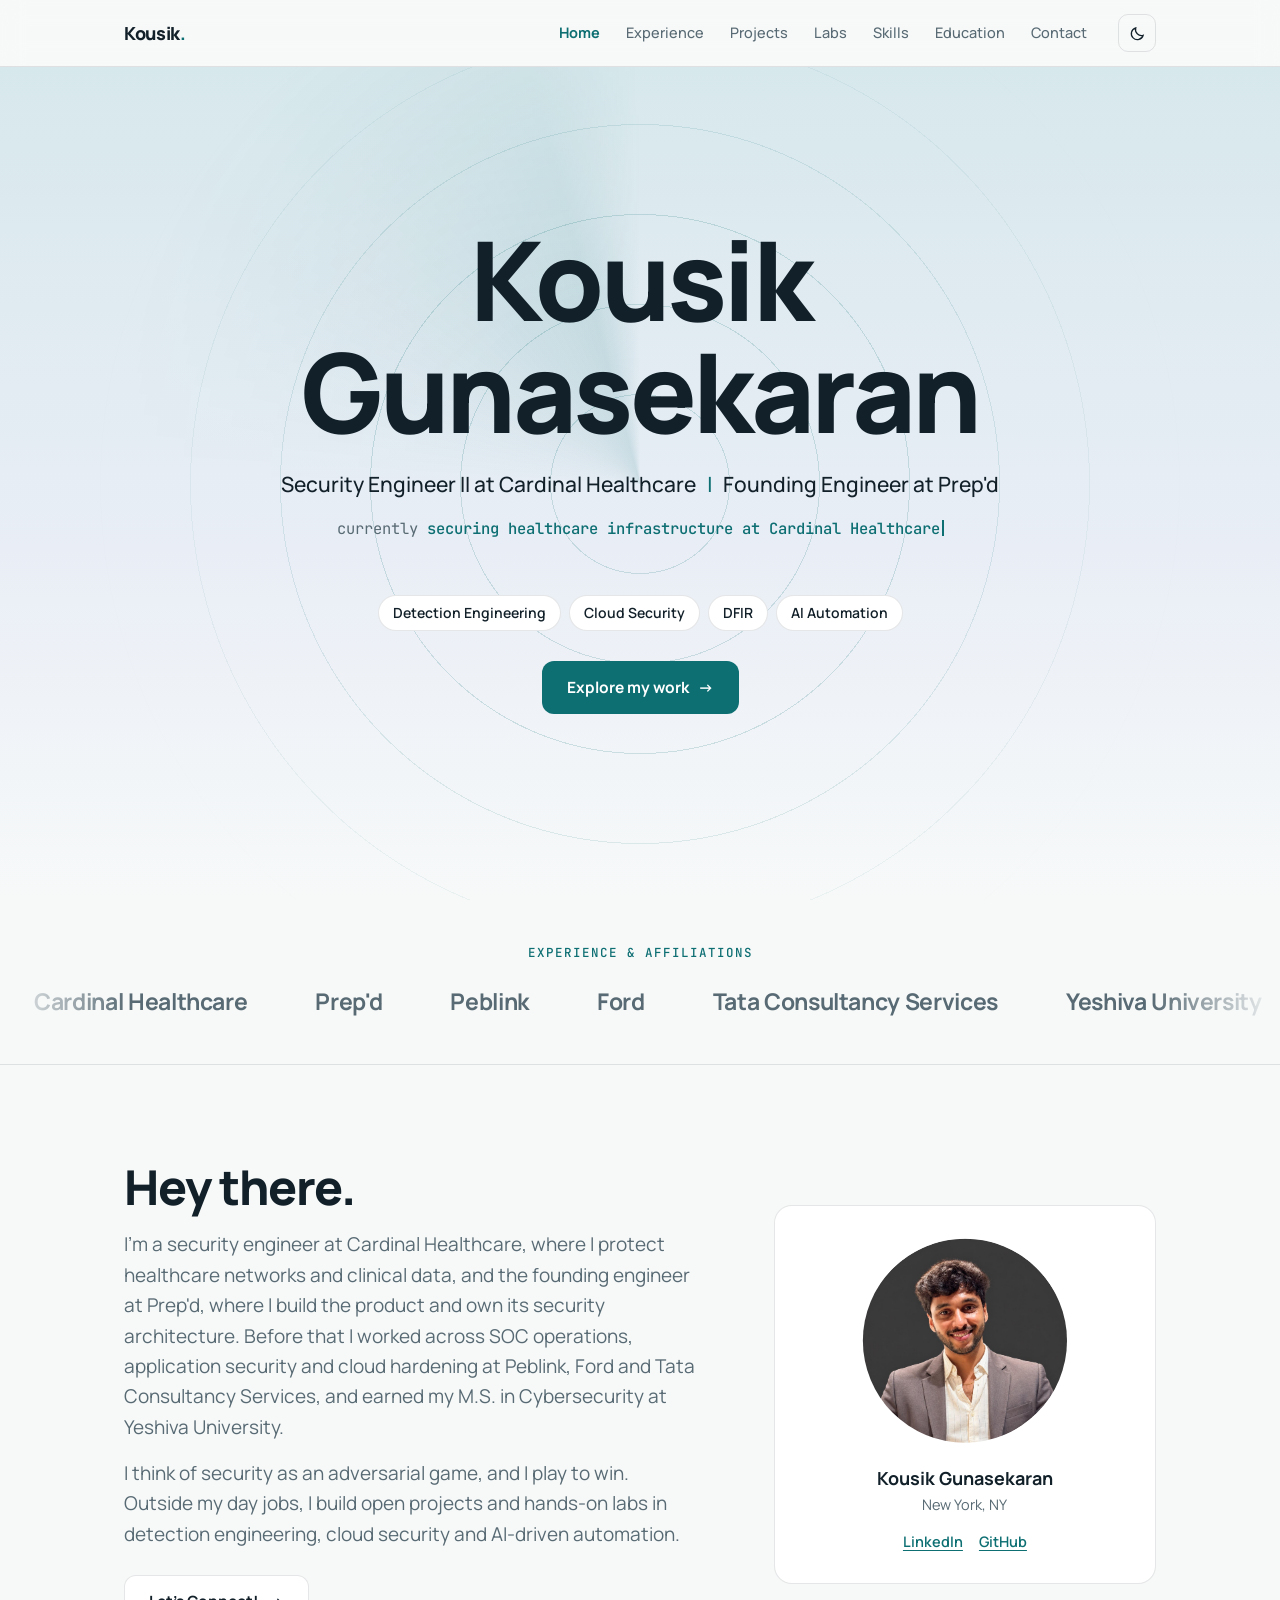
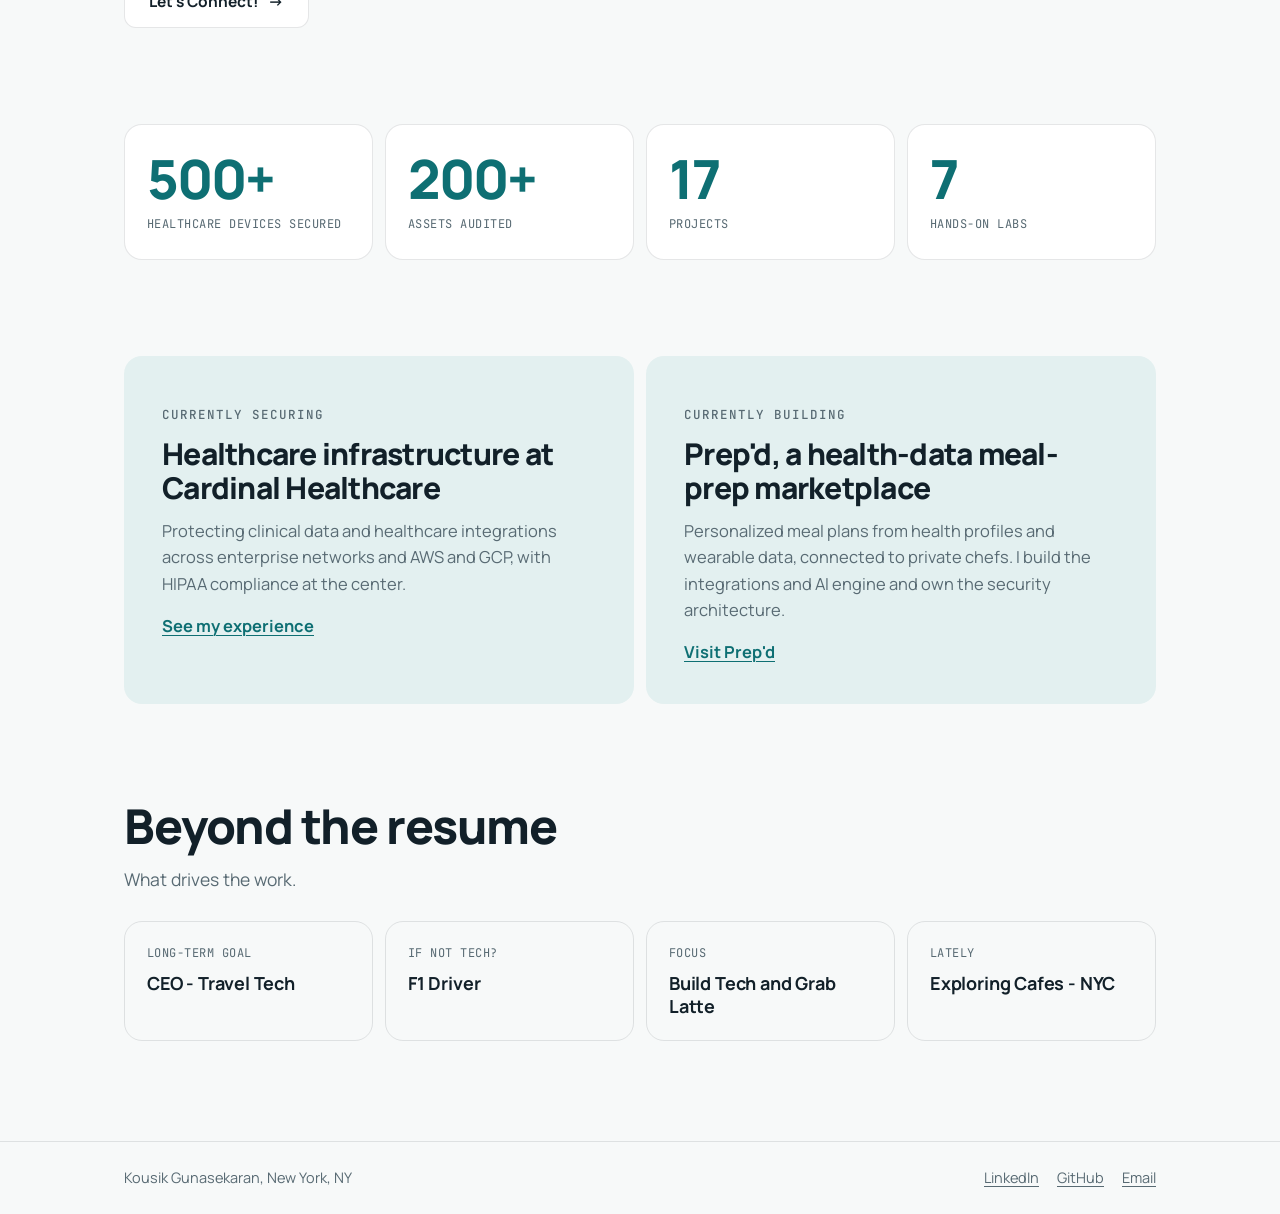
==== index.html @ 48305fa3 "Add portfolio website" ====
<!doctype html>
<html lang="en">
<head>
<meta charset="utf-8">
<meta name="viewport" content="width=device-width, initial-scale=1">
<title>Kousik Gunasekaran | Security Engineer</title>
<meta name="description" content="Kousik Gunasekaran is a Security Engineer II at Cardinal Healthcare and the Founding Engineer at Prep&#x27;d.">
<meta property="og:title" content="Kousik Gunasekaran | Security Engineer">
<meta property="og:description" content="Kousik Gunasekaran is a Security Engineer II at Cardinal Healthcare and the Founding Engineer at Prep&#x27;d.">
<meta property="og:type" content="website">
<meta property="og:image" content="assets/kousik.jpg">
<link rel="icon" href="data:image/svg+xml,%3Csvg xmlns='http://www.w3.org/2000/svg' viewBox='0 0 32 32'%3E%3Crect width='32' height='32' rx='8' fill='%230E6F73'/%3E%3Ccircle cx='16' cy='16' r='9' fill='none' stroke='white' stroke-width='2'/%3E%3Ccircle cx='16' cy='16' r='2.5' fill='white'/%3E%3C/svg%3E">
<script>(function(){var t=null;try{t=localStorage.getItem('theme')}catch(e){}document.documentElement.dataset.theme=t||(matchMedia('(prefers-color-scheme: dark)').matches?'dark':'light')})();</script>
<link rel="preconnect" href="https://fonts.googleapis.com">
<link rel="preconnect" href="https://fonts.gstatic.com" crossorigin>
<link href="https://fonts.googleapis.com/css2?family=Manrope:wght@400;500;600;700;800&family=JetBrains+Mono:wght@400;500&display=swap" rel="stylesheet">
<link rel="stylesheet" href="styles.css">
</head>
<body>
<a class="skip" href="#main">Skip to content</a>
<header class="nav">
  <div class="wrap nav__in">
    <a class="nav__mark" href="index.html">Kousik<span>.</span></a>
    <nav aria-label="Main"><div class="nav__links nav__links--wide"><a href="index.html" aria-current="page">Home</a><a href="experience.html">Experience</a><a href="projects.html">Projects</a><a href="labs.html">Labs</a><a href="skills.html">Skills</a><a href="education.html">Education</a><a href="contact.html">Contact</a></div></nav>
    <button class="theme" id="theme" type="button" aria-label="Switch between light and dark theme">
      <svg class="moon" viewBox="0 0 24 24"><path d="M20 14.5A8.5 8.5 0 0 1 9.5 4 8.5 8.5 0 1 0 20 14.5Z"/></svg>
      <svg class="sun" viewBox="0 0 24 24"><circle cx="12" cy="12" r="4"/><path d="M12 2v2M12 20v2M2 12h2M20 12h2M5 5l1.5 1.5M17.5 17.5 19 19M5 19l1.5-1.5M17.5 6.5 19 5"/></svg>
    </button>
    <details class="menu"><summary aria-label="Menu"><svg viewBox="0 0 24 24" fill="none"><path d="M4 7h16M4 12h16M4 17h16"/></svg></summary><nav aria-label="Mobile"><div class="nav__links"><a href="index.html" aria-current="page">Home</a><a href="experience.html">Experience</a><a href="projects.html">Projects</a><a href="labs.html">Labs</a><a href="skills.html">Skills</a><a href="education.html">Education</a><a href="contact.html">Contact</a></div></nav></details>
  </div>
</header>
<main id="main">
<section class="hero">
  <div class="radar" aria-hidden="true"></div>
  <div class="wrap hero__in">
    <h1>Kousik Gunasekaran</h1>
    <p class="hero__roles"><span>Security Engineer II at Cardinal Healthcare</span> <i>|</i> <span>Founding Engineer at Prep'd</span></p>
    <p class="typed">currently <b id="typed" data-phrases="[&quot;securing healthcare infrastructure at Cardinal Healthcare&quot;, &quot;building the health-data platform at Prep&#x27;d&quot;, &quot;writing detection rules as code&quot;, &quot;automating security with AI agents&quot;, &quot;working toward CEO of a travel tech company&quot;]">securing healthcare infrastructure at Cardinal Healthcare</b><span class="caret" aria-hidden="true"></span></p>
    <ul class="chips"><li>Detection Engineering</li><li>Cloud Security</li><li>DFIR</li><li>AI Automation</li></ul>
    <a class="btn btn--main" href="projects.html">Explore my work <span aria-hidden="true">&rarr;</span></a>
  </div>
</section>
<section class="strip">
  <p class="eyebrow">Experience &amp; affiliations</p>
  <div class="marquee" aria-label="Cardinal Healthcare, Prep&#x27;d, Peblink, Ford, Tata Consultancy Services, Yeshiva University"><div class="marquee__track" aria-hidden="true"><span>Cardinal Healthcare</span><span>Prep'd</span><span>Peblink</span><span>Ford</span><span>Tata Consultancy Services</span><span>Yeshiva University</span><span>Cardinal Healthcare</span><span>Prep'd</span><span>Peblink</span><span>Ford</span><span>Tata Consultancy Services</span><span>Yeshiva University</span></div></div>
</section>
<section class="block wrap hey">
  <div>
    <h2>Hey there.</h2>
    <p>I'm a security engineer at Cardinal Healthcare, where I protect healthcare networks and clinical data, and the founding engineer at Prep'd, where I build the product and own its security architecture. Before that I worked across SOC operations, application security and cloud hardening at Peblink, Ford and Tata Consultancy Services, and earned my M.S. in Cybersecurity at Yeshiva University.</p>
    <p>I think of security as an adversarial game, and I play to win. Outside my day jobs, I build open projects and hands-on labs in detection engineering, cloud security and AI-driven automation.</p>
    <a class="btn btn--line" href="contact.html">Let's Connect! <span aria-hidden="true">&rarr;</span></a>
  </div>
  <aside class="hey__card">
    <img src="assets/kousik.jpg" alt="Portrait of Kousik Gunasekaran" width="1254" height="1254" loading="lazy">
    <b>Kousik Gunasekaran</b>
    <span>New York, NY</span>
    <div class="social"><a href="https://linkedin.com/in/kousik-gunasekaran" target="_blank" rel="noopener">LinkedIn</a><a href="https://github.com/Kousik9200" target="_blank" rel="noopener">GitHub</a></div>
  </aside>
</section>
<section class="wrap" aria-label="At a glance">
  <div class="stats">
    <div><b>500+</b><span>Healthcare devices secured</span></div>
    <div><b>200+</b><span>Assets audited</span></div>
    <div><b>17</b><span>Projects</span></div>
    <div><b>7</b><span>Hands-on labs</span></div>
  </div>
</section>
<section class="block wrap">
  <div class="now">
    <article>
      <p class="eyebrow">Currently securing</p>
      <h3>Healthcare infrastructure at Cardinal Healthcare</h3>
      <p>Protecting clinical data and healthcare integrations across enterprise networks and AWS and GCP, with HIPAA compliance at the center.</p>
      <a href="experience.html">See my experience</a>
    </article>
    <article>
      <p class="eyebrow">Currently building</p>
      <h3>Prep'd, a health-data meal-prep marketplace</h3>
      <p>Personalized meal plans from health profiles and wearable data, connected to private chefs. I build the integrations and AI engine and own the security architecture.</p>
      <a href="https://prepd.food" target="_blank" rel="noopener">Visit Prep'd</a>
    </article>
  </div>
</section>
<section class="wrap" style="padding-bottom:clamp(60px,8vw,100px)">
  <h2 style="font-size:clamp(30px,4vw,48px);font-weight:800;letter-spacing:-.03em;line-height:1.1">Beyond the resume</h2>
  <p class="block__sub">What drives the work.</p>
  <div class="tiles">
    <div><span>Long-term goal</span><b>CEO - Travel Tech</b></div>
    <div><span>If not tech?</span><b>F1 Driver</b></div>
    <div><span>Focus</span><b>Build Tech and Grab Latte</b></div>
    <div><span>Lately</span><b>Exploring Cafes - NYC</b></div>
  </div>
</section>
</main>
<footer class="foot">
  <div class="wrap foot__in">
    <span>Kousik Gunasekaran, New York, NY</span>
    <nav aria-label="Social"><a href="https://linkedin.com/in/kousik-gunasekaran" target="_blank" rel="noopener">LinkedIn</a><a href="https://github.com/Kousik9200" target="_blank" rel="noopener">GitHub</a><a href="mailto:kousik9200@gmail.com">Email</a></nav>
  </div>
</footer>
<script src="script.js"></script>
</body>
</html>
---- styles.css ----
:root {
  --gutter: clamp(20px, 5vw, 64px);
  --sans: "Manrope", system-ui, -apple-system, "Segoe UI", sans-serif;
  --mono: "JetBrains Mono", ui-monospace, Consolas, monospace;
  --radius: 18px;
}
:root[data-theme="light"] {
  --bg: #F7F9F9;
  --surface: #FFFFFF;
  --ink: #122029;
  --muted: #586A73;
  --line: rgba(18, 32, 41, .11);
  --accent: #0E6F73;
  --accent-ink: #FFFFFF;
  --soft: #E3F0F0;
  --mist-1: #D7E8EC;
  --mist-2: #E9EEF6;
  --ring: rgba(14, 111, 115, .17);
  --sweep: rgba(14, 111, 115, .13);
  color-scheme: light;
}
:root[data-theme="dark"] {
  --bg: #0D1519;
  --surface: #141E23;
  --ink: #E8F0F1;
  --muted: #9CADB4;
  --line: rgba(232, 240, 241, .12);
  --accent: #72D6CC;
  --accent-ink: #0D1519;
  --soft: #16282C;
  --mist-1: #14282E;
  --mist-2: #111C24;
  --ring: rgba(114, 214, 204, .14);
  --sweep: rgba(114, 214, 204, .1);
  color-scheme: dark;
}

* { box-sizing: border-box; }
html { -webkit-text-size-adjust: 100%; scroll-behavior: smooth; }
body {
  margin: 0; min-height: 100svh; display: flex; flex-direction: column;
  background: var(--bg); color: var(--ink);
  font: 400 16.5px/1.6 var(--sans);
  -webkit-font-smoothing: antialiased;
}
main { flex: 1; }
h1, h2, h3, p, ul, ol, dl, dd { margin: 0; padding: 0; }
ul, ol { list-style: none; }
img { display: block; max-width: 100%; }
a { color: inherit; text-underline-offset: 3px; text-decoration-thickness: 1px; }
button { font: inherit; color: inherit; cursor: pointer; }
:focus-visible { outline: 2px solid var(--accent); outline-offset: 3px; border-radius: 4px; }
.wrap { width: 100%; max-width: 1160px; margin-inline: auto; padding-inline: var(--gutter); }
.skip { position: absolute; left: -999px; }
.skip:focus { left: 16px; top: 12px; z-index: 30; background: var(--surface); padding: 8px 14px; border-radius: 8px; }
.eyebrow { font: 500 12.5px/1.5 var(--mono); letter-spacing: .08em; text-transform: uppercase; color: var(--accent); }

/* Navigation */
.nav { position: sticky; top: 0; z-index: 20; background: color-mix(in srgb, var(--bg) 88%, transparent); backdrop-filter: blur(12px); border-bottom: 1px solid var(--line); }
.nav__in { display: flex; align-items: center; gap: 20px; height: 66px; }
.nav__mark { font-weight: 800; font-size: 18px; letter-spacing: -.02em; text-decoration: none; margin-right: auto; }
.nav__mark span { color: var(--accent); }
.nav__links { display: flex; align-items: center; gap: 4px; }
.nav__links a { padding: 7px 11px; border-radius: 9px; font-size: 14.5px; font-weight: 500; color: var(--muted); text-decoration: none; transition: color .15s, background .15s; }
.nav__links a:hover { color: var(--ink); background: var(--soft); }
.nav__links a[aria-current="page"] { color: var(--accent); font-weight: 700; }
.theme { width: 38px; height: 38px; display: grid; place-items: center; border: 1px solid var(--line); border-radius: 10px; background: none; }
.theme:hover { background: var(--soft); }
.theme svg { width: 17px; height: 17px; fill: none; stroke: currentColor; stroke-width: 1.8; stroke-linecap: round; }
[data-theme="light"] .theme .sun, [data-theme="dark"] .theme .moon { display: none; }
.menu { display: none; }

/* Buttons and chips */
.btn { display: inline-flex; align-items: center; gap: 9px; padding: 13px 24px; border-radius: 12px; border: 1px solid transparent; font-size: 15.5px; font-weight: 700; text-decoration: none; transition: transform .15s, background .15s; }
.btn:hover { transform: translateY(-2px); }
.btn--main { background: var(--accent); color: var(--accent-ink); }
.btn--line { border-color: var(--line); background: var(--surface); }
.btn--line:hover { background: var(--soft); }
.chips { display: flex; flex-wrap: wrap; gap: 8px; }
.chips li { padding: 6px 14px; border-radius: 999px; background: var(--surface); border: 1px solid var(--line); font-size: 14px; font-weight: 600; }

/* Home hero */
.hero { position: relative; overflow: hidden; min-height: calc(100svh - 67px); display: grid; place-items: center; text-align: center; padding-block: 60px 90px; background: linear-gradient(180deg, var(--mist-1), var(--mist-2) 58%, var(--bg)); }
.radar { position: absolute; left: 50%; top: 50%; width: min(1100px, 170vw); aspect-ratio: 1; transform: translate(-50%, -50%); border-radius: 50%; pointer-events: none; }
.radar::before { content: ""; position: absolute; inset: 0; border-radius: 50%; background: repeating-radial-gradient(circle, transparent 0 89px, var(--ring) 89px 90px); -webkit-mask-image: radial-gradient(circle, #000 35%, transparent 70%); mask-image: radial-gradient(circle, #000 35%, transparent 70%); }
.radar::after { content: ""; position: absolute; inset: 0; border-radius: 50%; background: conic-gradient(from 0deg, transparent 0 270deg, var(--sweep) 345deg, transparent 360deg); -webkit-mask-image: radial-gradient(circle, #000 25%, transparent 70%); mask-image: radial-gradient(circle, #000 25%, transparent 70%); animation: sweep 16s linear infinite; }
@keyframes sweep { to { transform: rotate(360deg); } }
.hero__in { position: relative; display: flex; flex-direction: column; align-items: center; }
.hero h1 { font-size: clamp(46px, 8.6vw, 112px); font-weight: 800; line-height: 1.02; letter-spacing: -.032em; text-wrap: balance; }
.hero__roles { margin-top: 20px; font-size: clamp(16px, 1.9vw, 21px); font-weight: 500; max-width: 42em; }
.hero__roles i { font-style: normal; color: var(--accent); padding-inline: .3em; }
.typed { margin-top: 16px; min-height: 3.2em; font: 400 clamp(13px, 1.3vw, 15.5px)/1.6 var(--mono); color: var(--muted); }
.typed b { font-weight: 500; color: var(--accent); }
.caret { display: inline-block; width: 2px; height: 1.05em; margin-left: 2px; vertical-align: -2px; background: var(--accent); animation: blink 1.1s steps(1) infinite; }
@keyframes blink { 50% { opacity: 0; } }
.hero .chips { justify-content: center; margin-block: 28px 30px; }

/* Affiliations */
.strip { padding-block: 44px; border-bottom: 1px solid var(--line); text-align: center; overflow: hidden; }
.marquee { margin-top: 20px; overflow: hidden; -webkit-mask-image: linear-gradient(90deg, transparent, #000 10%, #000 90%, transparent); mask-image: linear-gradient(90deg, transparent, #000 10%, #000 90%, transparent); }
.marquee__track { display: flex; width: max-content; animation: slide 42s linear infinite; }
.marquee__track span { padding-inline: 34px; font-size: clamp(18px, 1.9vw, 23px); font-weight: 700; letter-spacing: -.015em; color: var(--muted); white-space: nowrap; }
@keyframes slide { to { transform: translateX(-50%); } }

/* Home sections */
.block { padding-block: clamp(56px, 8vw, 96px); }
.block h2, .head h2 { font-size: clamp(30px, 4vw, 48px); font-weight: 800; line-height: 1.1; letter-spacing: -.03em; text-wrap: balance; }
.hey { display: grid; grid-template-columns: 1.5fr 1fr; gap: clamp(32px, 6vw, 80px); align-items: center; }
.hey p { margin-top: 16px; color: var(--muted); font-size: clamp(17px, 1.5vw, 19px); }
.hey .btn { margin-top: 26px; }
.hey__card { display: flex; flex-direction: column; align-items: center; padding: 30px 24px; text-align: center; background: var(--surface); border: 1px solid var(--line); border-radius: var(--radius); }
.hey__card img { width: min(210px, 100%); height: auto; border-radius: 50%; clip-path: circle(48.6%); }
.hey__card b { margin-top: 18px; font-size: 18px; font-weight: 700; }
.hey__card span { font-size: 14.5px; color: var(--muted); }
.social { display: flex; flex-wrap: wrap; justify-content: center; gap: 6px 16px; margin-top: 14px; font-size: 14.5px; font-weight: 600; }
.social a { color: var(--accent); }

.stats { display: grid; grid-template-columns: repeat(4, 1fr); gap: 12px; }
.stats div { padding: 26px 22px; background: var(--surface); border: 1px solid var(--line); border-radius: var(--radius); }
.stats b { display: block; font-size: clamp(34px, 4.4vw, 54px); font-weight: 800; line-height: 1; letter-spacing: -.035em; color: var(--accent); }
.stats span { display: block; margin-top: 10px; font: 400 12px/1.5 var(--mono); letter-spacing: .04em; text-transform: uppercase; color: var(--muted); }

.now { display: grid; grid-template-columns: 1fr 1fr; gap: 12px; }
.now article { padding: clamp(26px, 3vw, 38px); background: var(--soft); border-radius: var(--radius); }
.now h3 { margin-top: 12px; font-size: clamp(23px, 2.4vw, 30px); font-weight: 800; line-height: 1.15; letter-spacing: -.025em; }
.now p { margin-top: 12px; color: var(--muted); }
.now a { display: inline-block; margin-top: 16px; font-weight: 700; color: var(--accent); }

.tiles { display: grid; grid-template-columns: repeat(4, 1fr); gap: 12px; margin-top: 28px; }
.tiles div { padding: 22px; border: 1px solid var(--line); border-radius: var(--radius); }
.tiles span { display: block; font: 400 12px/1.5 var(--mono); letter-spacing: .04em; text-transform: uppercase; color: var(--muted); }
.tiles b { display: block; margin-top: 10px; font-size: 18px; font-weight: 700; line-height: 1.3; letter-spacing: -.01em; }
.block__sub { margin-top: 12px; color: var(--muted); font-size: 17.5px; }

/* Inner pages */
.head { padding-block: clamp(52px, 7vw, 84px) clamp(32px, 4vw, 48px); text-align: center; background: linear-gradient(180deg, var(--mist-1), var(--bg)); }
.head h1 { font-size: clamp(40px, 6.2vw, 72px); font-weight: 800; line-height: 1.04; letter-spacing: -.04em; text-wrap: balance; }
.head p { max-width: 40em; margin: 16px auto 0; font-size: clamp(17px, 1.6vw, 20px); color: var(--muted); text-wrap: balance; }
.page { padding-block: 8px clamp(60px, 8vw, 100px); }

.toolbar { display: flex; flex-wrap: wrap; align-items: center; justify-content: space-between; gap: 14px; margin-bottom: 24px; }
.toolbar p { font: 400 13px var(--mono); color: var(--muted); }
.pills { display: flex; flex-wrap: wrap; gap: 6px; }
.pills button { padding: 7px 14px; border: 1px solid var(--line); border-radius: 999px; background: var(--surface); font-size: 14px; font-weight: 600; color: var(--muted); transition: color .15s, background .15s; }
.pills button:hover { color: var(--ink); }
.pills button[aria-pressed="true"], .pills button[aria-selected="true"] { background: var(--accent); border-color: var(--accent); color: var(--accent-ink); }

.cards { display: grid; grid-template-columns: repeat(auto-fill, minmax(min(100%, 330px), 1fr)); gap: 14px; }
.card { display: flex; flex-direction: column; padding: 24px; background: var(--surface); border: 1px solid var(--line); border-radius: var(--radius); transition: transform .2s, border-color .2s; }
.card:hover { transform: translateY(-3px); border-color: var(--accent); }
.card[hidden] { display: none; }
.card__top { display: flex; justify-content: space-between; align-items: baseline; gap: 12px; font: 400 12px/1.5 var(--mono); letter-spacing: .03em; color: var(--accent); }
.card__top em { font-style: normal; color: var(--muted); }
.card h2 { margin-top: 12px; font-size: 21px; font-weight: 800; line-height: 1.2; letter-spacing: -.02em; }
.card p { margin-top: 10px; font-size: 15.5px; line-height: 1.55; color: var(--muted); }
.tags { display: flex; flex-wrap: wrap; gap: 5px; margin-top: 16px; }
.tags li { padding: 3px 9px; border-radius: 7px; background: var(--soft); font-size: 12.5px; font-weight: 600; }
.card__go { display: flex; flex-wrap: wrap; gap: 6px 18px; margin-top: auto; padding-top: 18px; font-size: 14.5px; font-weight: 700; color: var(--accent); }
.center { text-align: center; margin-top: 32px; }

/* Experience */
.jobs { max-width: 880px; margin-inline: auto; display: grid; gap: 14px; }
.job { padding: clamp(22px, 3vw, 34px); background: var(--surface); border: 1px solid var(--line); border-radius: var(--radius); }
.job__top { display: flex; flex-wrap: wrap; justify-content: space-between; gap: 2px 20px; align-items: baseline; }
.job h2 { font-size: clamp(20px, 2.2vw, 25px); font-weight: 800; line-height: 1.2; letter-spacing: -.022em; }
.job time { font: 400 13px var(--mono); color: var(--muted); white-space: nowrap; }
.job__org { margin-top: 3px; font-weight: 600; color: var(--accent); }
.job__now { display: inline-block; margin-left: 8px; padding: 1px 8px; border-radius: 999px; background: var(--soft); font: 500 11px var(--mono); color: var(--accent); vertical-align: 2px; }
.job ul { margin-top: 16px; display: grid; gap: 9px; }
.job li { position: relative; padding-left: 18px; font-size: 15.5px; line-height: 1.55; color: var(--muted); }
.job li::before { content: ""; position: absolute; left: 0; top: .68em; width: 6px; height: 6px; border-radius: 50%; background: var(--accent); opacity: .65; }

/* Labs */
.facts { display: flex; flex-wrap: wrap; justify-content: center; gap: 8px; margin-top: 22px; }
.facts li { padding: 7px 16px; border-radius: 999px; background: var(--surface); border: 1px solid var(--line); font-size: 14.5px; }
.facts b { font-weight: 800; color: var(--accent); }
.head .btn { margin-top: 24px; }
.about-labs { max-width: 720px; margin: clamp(44px, 6vw, 72px) auto 0; }
.about-labs h2 { font-size: clamp(26px, 3vw, 36px); font-weight: 800; letter-spacing: -.028em; }
.about-labs p { margin-top: 14px; color: var(--muted); font-size: 17px; }

/* Skills */
.skills { display: grid; grid-template-columns: repeat(auto-fill, minmax(min(100%, 330px), 1fr)); gap: 14px; }
.skills section { padding: 24px; background: var(--surface); border: 1px solid var(--line); border-radius: var(--radius); }
.skills h2 { font-size: 19px; font-weight: 800; letter-spacing: -.018em; }
.skills .tags { margin-top: 14px; }

/* Education */
.tabs { justify-content: center; margin-bottom: 26px; }
.panel[hidden] { display: none; }
.creds { max-width: 780px; margin-inline: auto; display: grid; gap: 14px; }
.cred { padding: 26px; background: var(--surface); border: 1px solid var(--line); border-radius: var(--radius); }
.cred__top { display: flex; flex-wrap: wrap; justify-content: space-between; gap: 2px 20px; align-items: baseline; }
.cred h2 { font-size: 22px; font-weight: 800; line-height: 1.2; letter-spacing: -.02em; }
.cred time { font: 400 13px var(--mono); color: var(--muted); }
.cred p { margin-top: 5px; color: var(--muted); }
.cred .org { color: var(--accent); font-weight: 600; }

/* Contact */
.contact { display: grid; grid-template-columns: 1.3fr 1fr; gap: 14px; max-width: 920px; margin-inline: auto; align-items: start; }
.contact--single { grid-template-columns: 1fr; max-width: 620px; }
.form { display: grid; gap: 16px; padding: clamp(22px, 3vw, 32px); background: var(--surface); border: 1px solid var(--line); border-radius: var(--radius); }
.form label { display: grid; gap: 6px; font-size: 14.5px; font-weight: 700; }
.form input, .form textarea { width: 100%; padding: 12px 14px; font: 400 16px/1.5 var(--sans); color: var(--ink); background: var(--bg); border: 1px solid var(--line); border-radius: 10px; }
.form input:focus, .form textarea:focus { outline: 2px solid var(--accent); outline-offset: 0; border-color: transparent; }
.form textarea { min-height: 150px; resize: vertical; }
.form .btn { justify-content: center; border: 0; }
.form__status { font-size: 14.5px; font-weight: 600; }
.form__status:empty { display: none; }
.form__status[data-kind="ok"] { color: var(--accent); }
.form__status[data-kind="error"] { color: #C2410C; }
[data-theme="dark"] .form__status[data-kind="error"] { color: #FDBA74; }
.form .btn:disabled { opacity: .65; cursor: wait; transform: none; }
.reach { display: grid; gap: 10px; }
.reach a { display: block; padding: 18px 20px; background: var(--surface); border: 1px solid var(--line); border-radius: var(--radius); text-decoration: none; transition: border-color .15s; }
.reach a:hover { border-color: var(--accent); }
.reach span { display: block; font: 400 12px var(--mono); letter-spacing: .04em; text-transform: uppercase; color: var(--muted); }
.reach b { display: block; margin-top: 3px; font-weight: 700; overflow-wrap: anywhere; }

/* Footer */
.foot { border-top: 1px solid var(--line); }
.foot__in { display: flex; flex-wrap: wrap; justify-content: space-between; gap: 8px 24px; padding-block: 24px; font-size: 14.5px; color: var(--muted); }
.foot nav { display: flex; gap: 18px; }

@media (max-width: 980px) {
  .menu { display: block; }
  .menu summary { list-style: none; width: 38px; height: 38px; display: grid; place-items: center; border: 1px solid var(--line); border-radius: 10px; cursor: pointer; }
  .menu summary::-webkit-details-marker { display: none; }
  .menu summary svg { width: 18px; height: 18px; stroke: currentColor; stroke-width: 1.8; stroke-linecap: round; }
  .nav__links--wide { display: none; }
  .menu .nav__links { position: absolute; left: 0; right: 0; top: 66px; flex-direction: column; align-items: stretch; gap: 0; padding: 8px var(--gutter) 14px; background: var(--bg); border-bottom: 1px solid var(--line); }
  .menu .nav__links a { padding: 11px 8px; font-size: 16px; }
  .stats, .tiles { grid-template-columns: 1fr 1fr; }
}
@media (max-width: 760px) {
  .hey, .now, .contact { grid-template-columns: 1fr; }
  .hey__card { order: -1; }
  .hero__roles span { display: block; }
  .hero__roles i { display: none; }
  .toolbar { flex-direction: column; align-items: flex-start; }
}
@media (prefers-reduced-motion: reduce) {
  html { scroll-behavior: auto; }
  *, *::before, *::after { animation: none !important; transition: none !important; }
  .radar::after { display: none; }
  .marquee__track { flex-wrap: wrap; justify-content: center; width: auto; }
  .marquee__track span:nth-child(n+7) { display: none; }
}
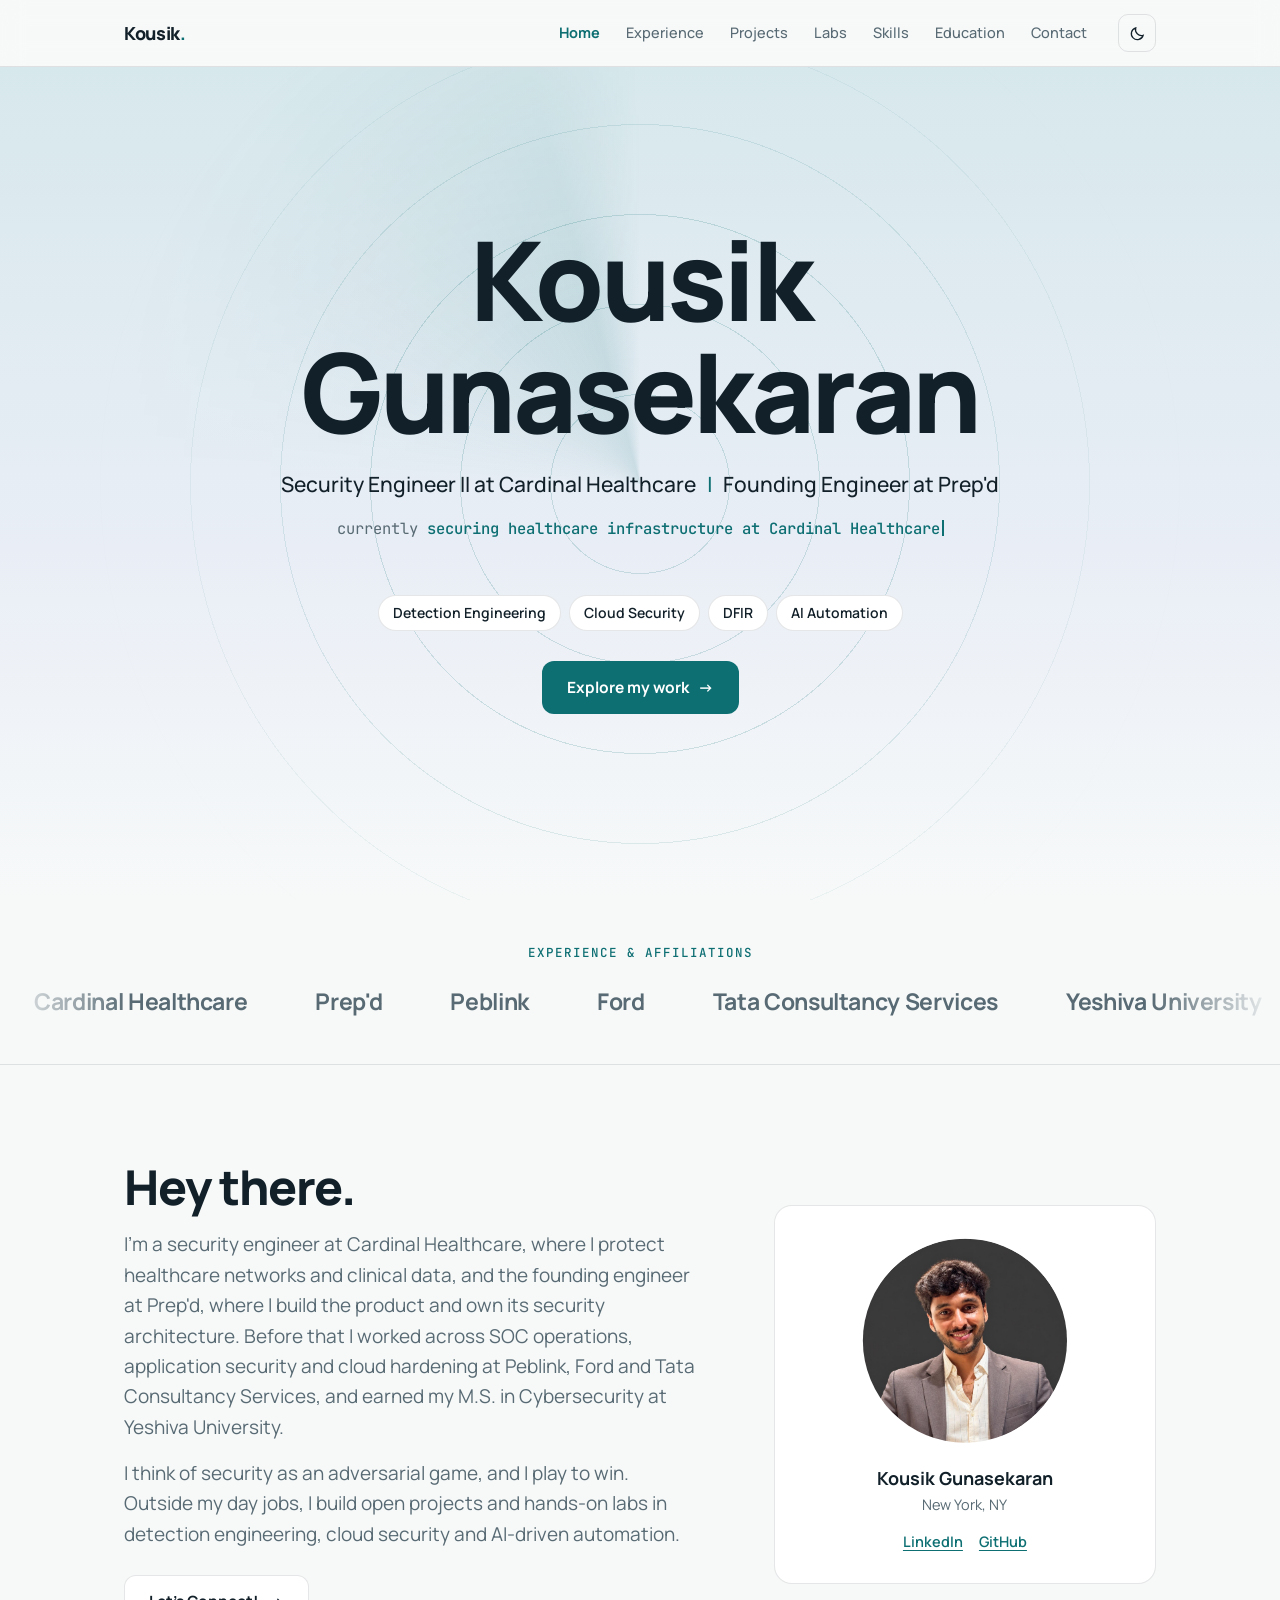
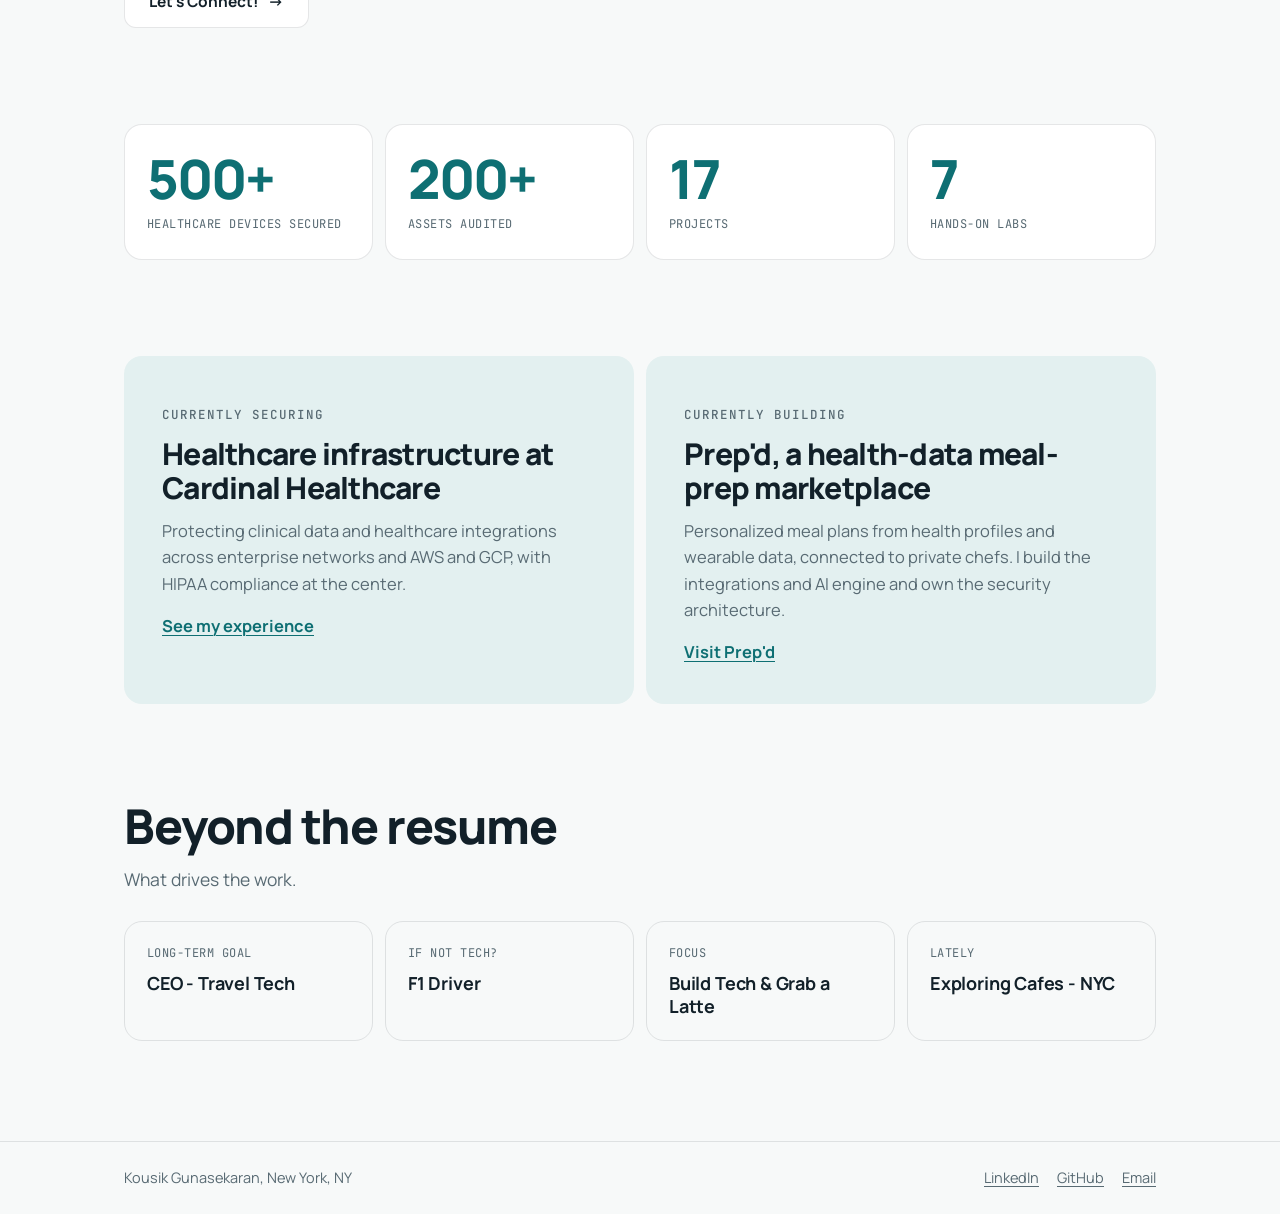
==== commit 277ce73f: "Update Focus text on home page" ====
--- a/index.html
+++ b/index.html
@@ -88,7 +88,7 @@
   <div class="tiles">
     <div><span>Long-term goal</span><b>CEO - Travel Tech</b></div>
     <div><span>If not tech?</span><b>F1 Driver</b></div>
-    <div><span>Focus</span><b>Build Tech and Grab Latte</b></div>
+    <div><span>Focus</span><b>Build Tech &amp; Grab a Latte</b></div>
     <div><span>Lately</span><b>Exploring Cafes - NYC</b></div>
   </div>
 </section>
